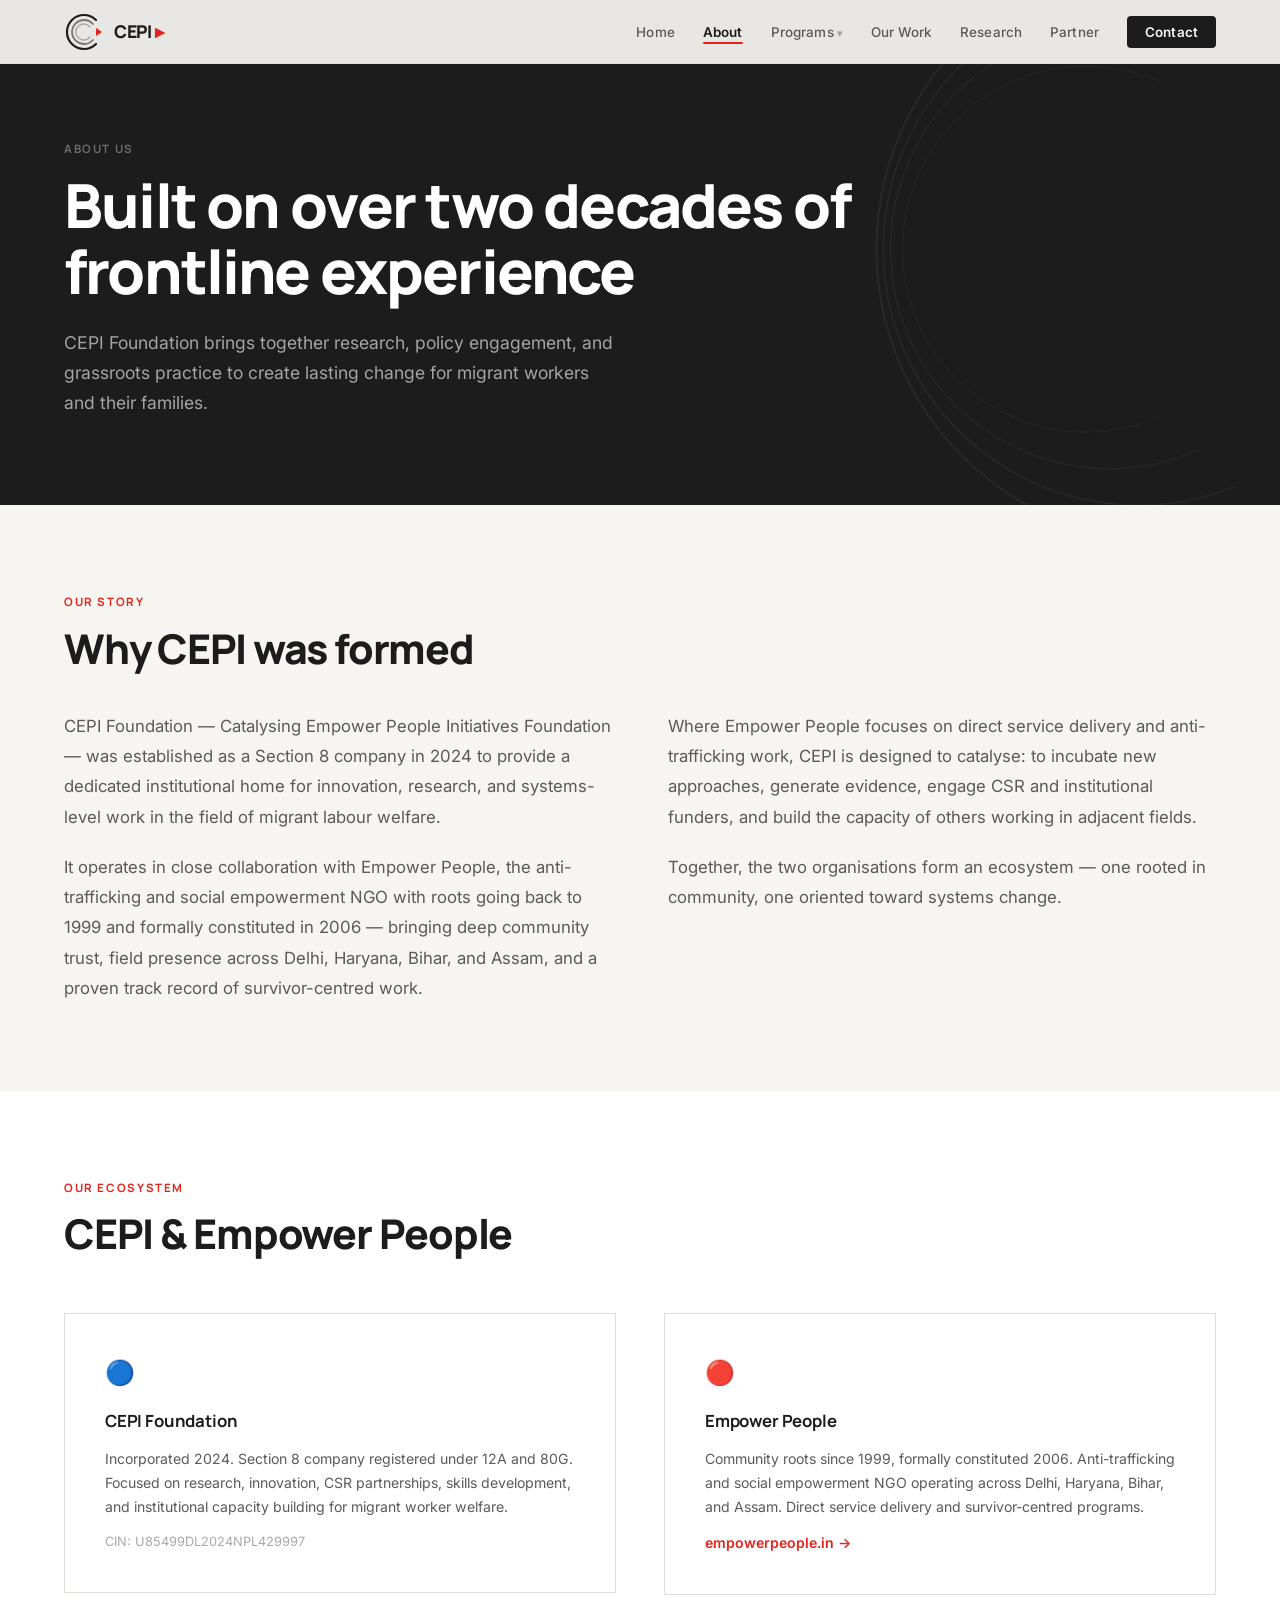
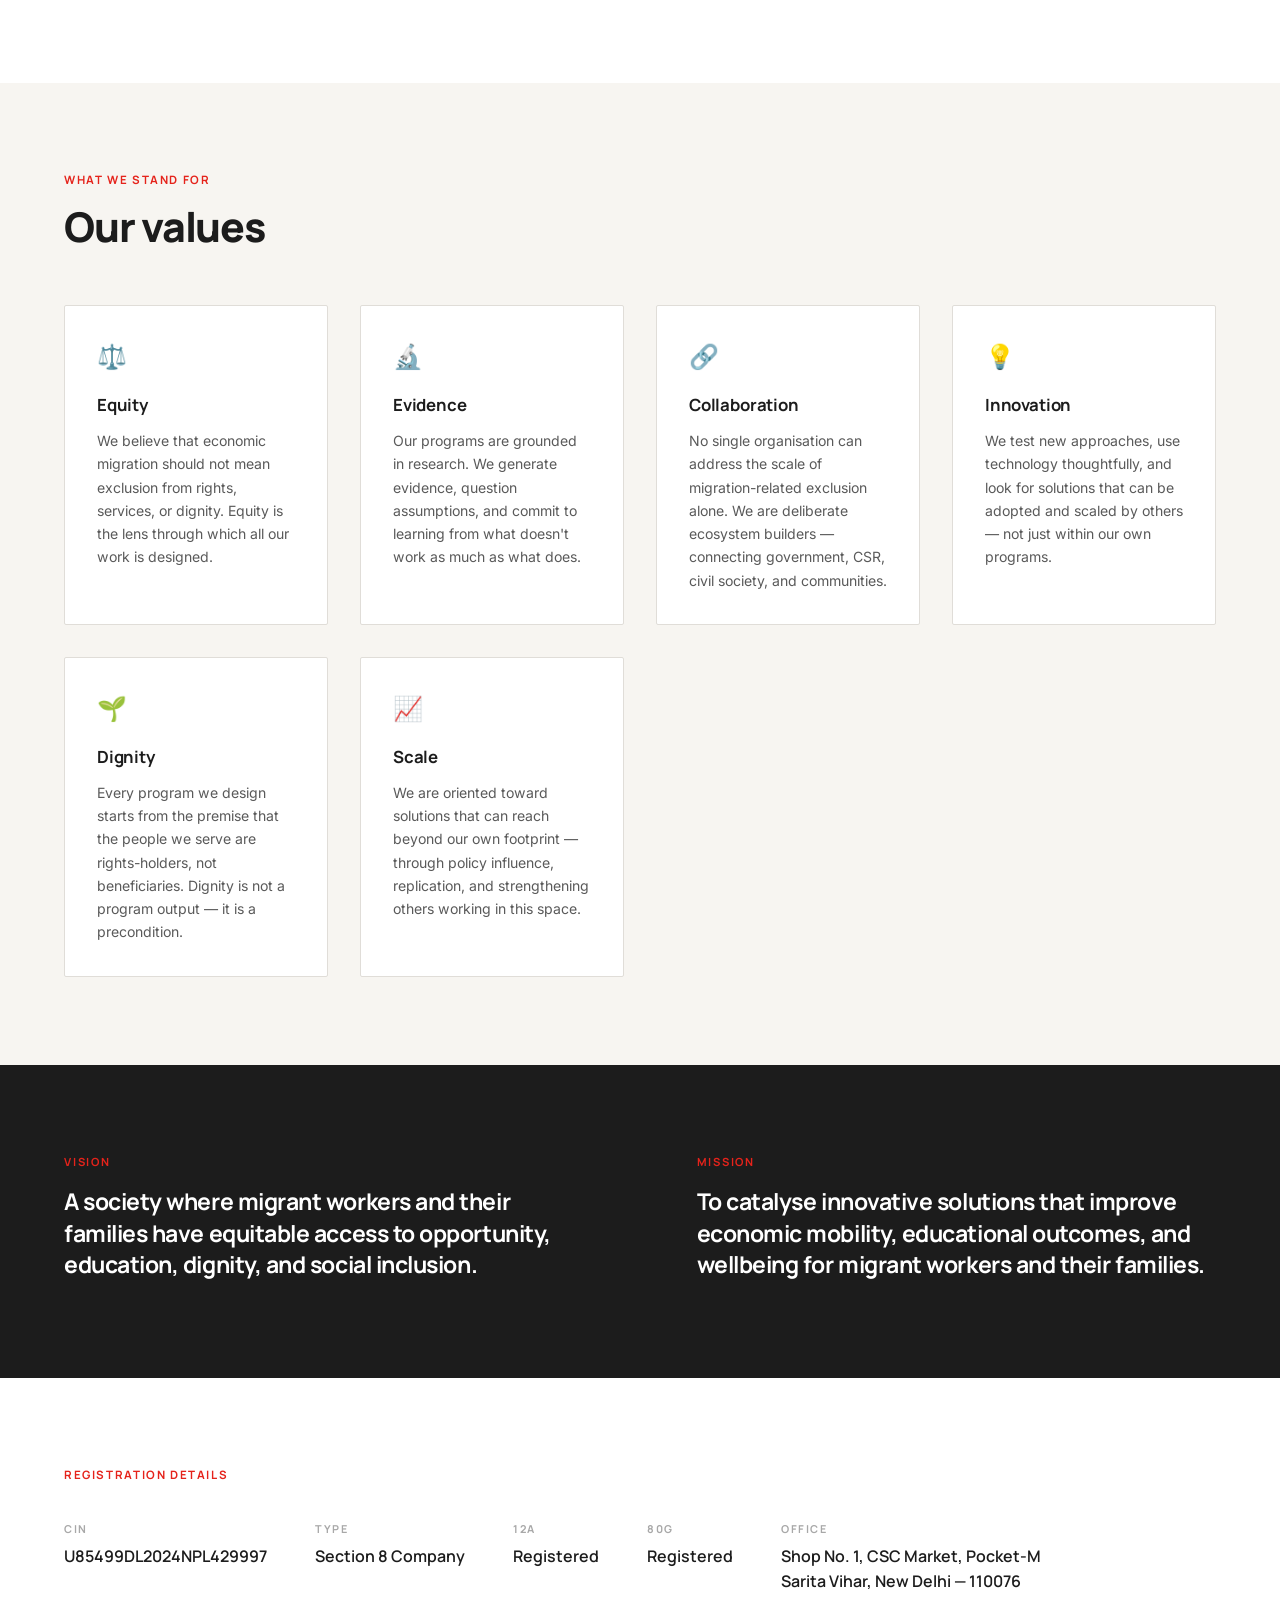
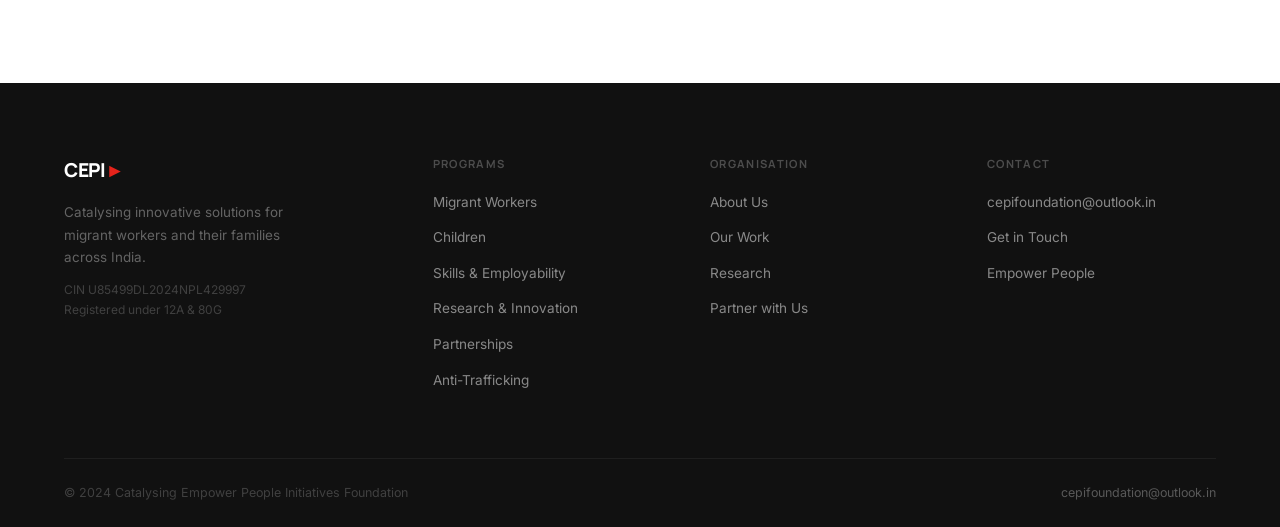
==== about.html @ 0a5226c0 "Add files via upload" ====
<!DOCTYPE html>
<html lang="en">
<head>
<meta charset="UTF-8">
<meta name="viewport" content="width=device-width, initial-scale=1.0">
<title>About Us — CEPI Foundation</title>
<link rel="stylesheet" href="style.css">
<style>
.value-grid { display: grid; grid-template-columns: repeat(auto-fill, minmax(260px,1fr)); gap: 32px; margin-top: 56px; }
.value-card { padding: 32px; border: 1px solid var(--border); border-radius: 2px; background: var(--white); }
.value-card h3 { margin-bottom: 10px; }
.value-card p { font-size: 0.88rem; color: var(--mid); line-height: 1.65; }
.value-icon { font-size: 1.5rem; margin-bottom: 16px; }
.team-note { background: var(--charcoal); padding: 56px; border-radius: 2px; margin-top: 64px; }
.team-note p { color: rgba(255,255,255,0.6); font-size: 1.05rem; line-height: 1.75; max-width: 640px; }
.team-note span { color: var(--red); }
.lineage { display: grid; grid-template-columns: 1fr 1fr; gap: 48px; margin-top: 56px; align-items: start; }
.lineage-block { padding: 40px; background: var(--white); border: 1px solid var(--border); }
.lineage-block h3 { margin-bottom: 12px; }
.lineage-block p { font-size: 0.88rem; color: var(--mid); line-height: 1.7; }
.lineage-block a { color: var(--red); text-decoration: none; font-weight: 600; }
@media(max-width:768px){ .lineage{grid-template-columns:1fr;} .team-note{padding:36px;} }
</style>
</head>
<body>

<!-- HERO -->
<div class="page-hero">
  <div class="arc-bg" aria-hidden="true">
    <svg viewBox="0 0 700 700" fill="none"><path d="M620 50 A320 320 0 1 0 620 650" stroke="white" stroke-width="2"/><path d="M580 90 A280 280 0 1 0 580 610" stroke="white" stroke-width="1.6"/><path d="M540 130 A240 240 0 1 0 540 570" stroke="white" stroke-width="1.2"/><path d="M500 168 A200 200 0 1 0 500 532" stroke="white" stroke-width="1"/></svg>
  </div>
  <div class="section-label">About Us</div>
  <h1>Built on over two decades of<br>frontline experience</h1>
  <p class="hero-sub">CEPI Foundation brings together research, policy engagement, and grassroots practice to create lasting change for migrant workers and their families.</p>
</div>

<!-- WHO WE ARE -->
<section>
  <div class="section-label">Our Story</div>
  <h2>Why CEPI was formed</h2>
  <div style="display:grid;grid-template-columns:1fr 1fr;gap:56px;margin-top:40px;align-items:start;">
    <div>
      <p style="font-size:1.05rem;line-height:1.8;color:var(--mid);">CEPI Foundation — Catalysing Empower People Initiatives Foundation — was established as a Section 8 company in 2024 to provide a dedicated institutional home for innovation, research, and systems-level work in the field of migrant labour welfare.</p>
      <p style="font-size:1.05rem;line-height:1.8;color:var(--mid);margin-top:20px;">It operates in close collaboration with Empower People, the anti-trafficking and social empowerment NGO with roots going back to 1999 and formally constituted in 2006 — bringing deep community trust, field presence across Delhi, Haryana, Bihar, and Assam, and a proven track record of survivor-centred work.</p>
    </div>
    <div>
      <p style="font-size:1.05rem;line-height:1.8;color:var(--mid);">Where Empower People focuses on direct service delivery and anti-trafficking work, CEPI is designed to catalyse: to incubate new approaches, generate evidence, engage CSR and institutional funders, and build the capacity of others working in adjacent fields.</p>
      <p style="font-size:1.05rem;line-height:1.8;color:var(--mid);margin-top:20px;">Together, the two organisations form an ecosystem — one rooted in community, one oriented toward systems change.</p>
    </div>
  </div>
</section>

<!-- LINEAGE -->
<section class="white-section">
  <div class="section-label">Our Ecosystem</div>
  <h2>CEPI &amp; Empower People</h2>
  <div class="lineage fade-up">
    <div class="lineage-block">
      <div style="font-size:1.5rem;margin-bottom:16px;">🔵</div>
      <h3>CEPI Foundation</h3>
      <p>Incorporated 2024. Section 8 company registered under 12A and 80G. Focused on research, innovation, CSR partnerships, skills development, and institutional capacity building for migrant worker welfare.</p>
      <p style="margin-top:12px; font-size:0.8rem; color:var(--light);">CIN: U85499DL2024NPL429997</p>
    </div>
    <div class="lineage-block">
      <div style="font-size:1.5rem;margin-bottom:16px;">🔴</div>
      <h3>Empower People</h3>
      <p>Community roots since 1999, formally constituted 2006. Anti-trafficking and social empowerment NGO operating across Delhi, Haryana, Bihar, and Assam. Direct service delivery and survivor-centred programs.</p>
      <p style="margin-top:12px;"><a href="http://www.empowerpeople.in" target="_blank">empowerpeople.in →</a></p>
    </div>
  </div>
</section>

<!-- VALUES -->
<section>
  <div class="section-label">What We Stand For</div>
  <h2>Our values</h2>
  <div class="value-grid fade-up">
    <div class="value-card"><div class="value-icon">⚖️</div><h3>Equity</h3><p>We believe that economic migration should not mean exclusion from rights, services, or dignity. Equity is the lens through which all our work is designed.</p></div>
    <div class="value-card"><div class="value-icon">🔬</div><h3>Evidence</h3><p>Our programs are grounded in research. We generate evidence, question assumptions, and commit to learning from what doesn't work as much as what does.</p></div>
    <div class="value-card"><div class="value-icon">🔗</div><h3>Collaboration</h3><p>No single organisation can address the scale of migration-related exclusion alone. We are deliberate ecosystem builders — connecting government, CSR, civil society, and communities.</p></div>
    <div class="value-card"><div class="value-icon">💡</div><h3>Innovation</h3><p>We test new approaches, use technology thoughtfully, and look for solutions that can be adopted and scaled by others — not just within our own programs.</p></div>
    <div class="value-card"><div class="value-icon">🌱</div><h3>Dignity</h3><p>Every program we design starts from the premise that the people we serve are rights-holders, not beneficiaries. Dignity is not a program output — it is a precondition.</p></div>
    <div class="value-card"><div class="value-icon">📈</div><h3>Scale</h3><p>We are oriented toward solutions that can reach beyond our own footprint — through policy influence, replication, and strengthening others working in this space.</p></div>
  </div>
</section>

<!-- VM -->
<section class="dark-section">
  <div class="vm-grid" style="display:grid;grid-template-columns:1fr 1px 1fr;gap:0 56px;margin-top:0;align-items:start;">
    <div>
      <div class="vm-tag" style="font-family:'Manrope',sans-serif;font-size:0.7rem;font-weight:700;letter-spacing:0.16em;text-transform:uppercase;color:var(--red);margin-bottom:16px;">Vision</div>
      <h3 style="font-family:'Manrope',sans-serif;font-size:clamp(1.1rem,1.8vw,1.45rem);font-weight:700;line-height:1.35;letter-spacing:-0.02em;color:var(--white);">A society where migrant workers and their families have equitable access to opportunity, education, dignity, and social inclusion.</h3>
    </div>
    <div style="background:rgba(255,255,255,0.1)"></div>
    <div>
      <div class="vm-tag" style="font-family:'Manrope',sans-serif;font-size:0.7rem;font-weight:700;letter-spacing:0.16em;text-transform:uppercase;color:var(--red);margin-bottom:16px;">Mission</div>
      <h3 style="font-family:'Manrope',sans-serif;font-size:clamp(1.1rem,1.8vw,1.45rem);font-weight:700;line-height:1.35;letter-spacing:-0.02em;color:var(--white);">To catalyse innovative solutions that improve economic mobility, educational outcomes, and wellbeing for migrant workers and their families.</h3>
    </div>
  </div>
</section>

<!-- REG -->
<section class="white-section">
  <div class="section-label">Registration Details</div>
  <div style="display:flex;gap:48px;flex-wrap:wrap;margin-top:36px;">
    <div><p style="font-size:0.68rem;font-weight:700;letter-spacing:0.14em;text-transform:uppercase;color:var(--light);margin-bottom:6px;font-family:'Manrope',sans-serif;">CIN</p><p style="font-family:'Manrope',sans-serif;font-weight:600;">U85499DL2024NPL429997</p></div>
    <div><p style="font-size:0.68rem;font-weight:700;letter-spacing:0.14em;text-transform:uppercase;color:var(--light);margin-bottom:6px;font-family:'Manrope',sans-serif;">Type</p><p style="font-family:'Manrope',sans-serif;font-weight:600;">Section 8 Company</p></div>
    <div><p style="font-size:0.68rem;font-weight:700;letter-spacing:0.14em;text-transform:uppercase;color:var(--light);margin-bottom:6px;font-family:'Manrope',sans-serif;">12A</p><p style="font-family:'Manrope',sans-serif;font-weight:600;">Registered</p></div>
    <div><p style="font-size:0.68rem;font-weight:700;letter-spacing:0.14em;text-transform:uppercase;color:var(--light);margin-bottom:6px;font-family:'Manrope',sans-serif;">80G</p><p style="font-family:'Manrope',sans-serif;font-weight:600;">Registered</p></div>
    <div><p style="font-size:0.68rem;font-weight:700;letter-spacing:0.14em;text-transform:uppercase;color:var(--light);margin-bottom:6px;font-family:'Manrope',sans-serif;">Office</p><p style="font-family:'Manrope',sans-serif;font-weight:600;">Shop No. 1, CSC Market, Pocket-M<br>Sarita Vihar, New Delhi — 110076</p></div>
  </div>
</section>

<script src="components.js"></script>
<script>renderNav('about'); renderFooter();</script>
</body>
</html>
---- style.css ----
/* =============================================
   CEPI FOUNDATION — Global Stylesheet
   ============================================= */

@import url('https://fonts.googleapis.com/css2?family=Manrope:wght@300;400;600;700;800&family=Inter:wght@300;400;500&display=swap');

*, *::before, *::after { box-sizing: border-box; margin: 0; padding: 0; }

:root {
  --cream: #F7F5F1;
  --charcoal: #1C1C1C;
  --mid: #5A5A5A;
  --light: #A8A8A8;
  --red: #E5231B;
  --border: #E0DDD8;
  --white: #FFFFFF;
  --dark-bg: #141414;
}

html { scroll-behavior: smooth; }

body {
  font-family: 'Inter', sans-serif;
  background: var(--cream);
  color: var(--charcoal);
  font-size: 16px;
  line-height: 1.6;
  -webkit-font-smoothing: antialiased;
}

/* ── NAV ─────────────────────────────────── */
nav {
  position: fixed; top: 0; left: 0; right: 0; z-index: 200;
  background: rgba(247,245,241,0.94);
  backdrop-filter: blur(14px);
  border-bottom: 1px solid var(--border);
  padding: 0 5vw;
  display: flex; align-items: center; justify-content: space-between;
  height: 64px;
}

.nav-logo {
  display: flex; align-items: center; gap: 10px;
  text-decoration: none; color: var(--charcoal);
}

.nav-brand {
  font-family: 'Manrope', sans-serif;
  font-weight: 800; font-size: 1.1rem;
  letter-spacing: -0.02em;
}

.nav-brand span { color: var(--red); }

.nav-links {
  display: flex; gap: 28px; list-style: none; align-items: center;
}

.nav-links a {
  font-size: 0.84rem; font-weight: 500;
  color: var(--mid); text-decoration: none;
  letter-spacing: 0.01em;
  transition: color 0.2s;
  position: relative;
}

.nav-links a:hover { color: var(--charcoal); }

.nav-links a.active { color: var(--charcoal); font-weight: 600; }

.nav-links a.active::after {
  content: '';
  position: absolute; bottom: -4px; left: 0; right: 0;
  height: 2px; background: var(--red); border-radius: 2px;
}

.nav-dropdown { position: relative; }

.nav-dropdown > a::after {
  content: ' ▾'; font-size: 0.7rem; opacity: 0.5;
}

.dropdown-menu {
  display: none;
  position: absolute; top: 100%; left: -16px;
  background: var(--white);
  border: 1px solid var(--border);
  border-radius: 6px;
  padding: 8px 0;
  min-width: 220px;
  box-shadow: 0 8px 24px rgba(0,0,0,0.08);
  margin-top: 10px;
}

.nav-dropdown:hover .dropdown-menu { display: block; }

.dropdown-menu a {
  display: block; padding: 10px 20px;
  font-size: 0.83rem; color: var(--mid);
  text-decoration: none;
  transition: background 0.15s, color 0.15s;
}

.dropdown-menu a:hover { background: var(--cream); color: var(--charcoal); }

.nav-cta {
  background: var(--charcoal) !important;
  color: var(--cream) !important;
  padding: 8px 18px; border-radius: 4px;
  font-weight: 600 !important;
  transition: background 0.2s !important;
}

.nav-cta:hover { background: var(--red) !important; color: var(--white) !important; }
.nav-cta.active::after { display: none; }

/* ── BUTTONS ─────────────────────────────── */
.btn-primary {
  display: inline-flex; align-items: center; gap: 10px;
  background: var(--red); color: var(--white);
  font-family: 'Manrope', sans-serif;
  font-weight: 700; font-size: 0.88rem;
  letter-spacing: 0.01em;
  padding: 13px 26px; border-radius: 4px;
  text-decoration: none;
  transition: background 0.2s, transform 0.15s;
}
.btn-primary:hover { background: #c01a13; transform: translateY(-1px); }

.btn-ghost {
  display: inline-flex; align-items: center; gap: 8px;
  color: var(--charcoal);
  font-family: 'Manrope', sans-serif;
  font-weight: 600; font-size: 0.88rem;
  text-decoration: none;
  border-bottom: 2px solid var(--charcoal);
  padding-bottom: 2px;
  transition: color 0.2s, border-color 0.2s;
  margin-left: 24px;
}
.btn-ghost:hover { color: var(--red); border-color: var(--red); }

.btn-light {
  display: inline-flex; align-items: center; gap: 10px;
  background: var(--white); color: var(--charcoal);
  font-family: 'Manrope', sans-serif;
  font-weight: 700; font-size: 0.88rem;
  padding: 13px 26px; border-radius: 4px;
  text-decoration: none;
  transition: background 0.2s, color 0.2s;
}
.btn-light:hover { background: var(--red); color: var(--white); }

/* ── TYPOGRAPHY ──────────────────────────── */
h1 {
  font-family: 'Manrope', sans-serif;
  font-size: clamp(2.4rem, 5vw, 3.8rem);
  font-weight: 800; line-height: 1.08;
  letter-spacing: -0.03em; color: var(--charcoal);
  margin-bottom: 24px;
}

h2 {
  font-family: 'Manrope', sans-serif;
  font-size: clamp(1.8rem, 3.2vw, 2.6rem);
  font-weight: 800; letter-spacing: -0.03em;
  line-height: 1.1; color: var(--charcoal);
  margin-bottom: 20px;
}

h3 {
  font-family: 'Manrope', sans-serif;
  font-size: 1.05rem; font-weight: 700;
  letter-spacing: -0.01em; margin-bottom: 10px;
  color: var(--charcoal);
}

.eyebrow {
  font-family: 'Manrope', sans-serif;
  font-size: 0.72rem; font-weight: 700;
  letter-spacing: 0.14em; text-transform: uppercase;
  color: var(--red);
  display: flex; align-items: center; gap: 10px;
  margin-bottom: 20px;
}

.eyebrow::before {
  content: '';
  display: inline-block; width: 20px; height: 2px;
  background: var(--red);
}

.section-label {
  font-family: 'Manrope', sans-serif;
  font-size: 0.72rem; font-weight: 700;
  letter-spacing: 0.14em; text-transform: uppercase;
  color: var(--red); margin-bottom: 14px;
}

.section-intro {
  font-size: 1.05rem; color: var(--mid);
  max-width: 560px; line-height: 1.75;
}

/* ── LAYOUT ──────────────────────────────── */
section { padding: 88px 5vw; }

.page-hero {
  padding: 140px 5vw 88px;
  background: var(--charcoal);
  color: var(--white);
  position: relative; overflow: hidden;
}

.page-hero h1 { color: var(--white); }
.page-hero .section-label { color: rgba(255,255,255,0.35); }
.page-hero .hero-sub {
  font-size: 1.1rem; line-height: 1.7;
  color: rgba(255,255,255,0.6);
  max-width: 560px; margin-top: 16px;
}

.page-hero .arc-bg {
  position: absolute; right: -5vw; top: 50%;
  transform: translateY(-50%);
  width: 55vw; max-width: 640px;
  opacity: 0.05; pointer-events: none;
}

/* ── DARK SECTION ────────────────────────── */
.dark-section {
  background: var(--charcoal); color: var(--white);
}

.dark-section h2 { color: var(--white); }
.dark-section .section-label { color: rgba(255,255,255,0.3); }
.dark-section .section-intro { color: rgba(255,255,255,0.55); }

/* ── WHITE SECTION ───────────────────────── */
.white-section { background: var(--white); }

/* ── TAGS ────────────────────────────────── */
.tag {
  font-size: 0.72rem; font-weight: 500;
  letter-spacing: 0.03em;
  padding: 4px 10px; border-radius: 2px;
  background: var(--border); color: var(--mid);
}
.tag-red { background: #FAE8E7; color: var(--red); }

/* ── DIVIDER ─────────────────────────────── */
hr.rule {
  border: none; border-top: 1px solid var(--border);
  margin: 0;
}

/* ── FOOTER ──────────────────────────────── */
footer {
  background: #111;
  padding: 0 5vw;
}

.footer-top {
  display: grid;
  grid-template-columns: 1.4fr 1fr 1fr 1fr;
  gap: 48px; padding: 72px 0 56px;
  border-bottom: 1px solid rgba(255,255,255,0.06);
}

.footer-brand .nav-brand { color: var(--white); font-size: 1.2rem; }
.footer-brand p {
  font-size: 0.84rem; color: rgba(255,255,255,0.35);
  margin-top: 16px; max-width: 240px; line-height: 1.65;
}

.footer-col h4 {
  font-family: 'Manrope', sans-serif;
  font-size: 0.7rem; font-weight: 700;
  letter-spacing: 0.12em; text-transform: uppercase;
  color: rgba(255,255,255,0.25); margin-bottom: 16px;
}

.footer-col ul { list-style: none; }
.footer-col ul li { margin-bottom: 10px; }
.footer-col ul a {
  font-size: 0.85rem; color: rgba(255,255,255,0.5);
  text-decoration: none; transition: color 0.2s;
}
.footer-col ul a:hover { color: var(--red); }

.footer-bottom {
  display: flex; align-items: center; justify-content: space-between;
  padding: 24px 0; flex-wrap: wrap; gap: 12px;
}
.footer-bottom p { font-size: 0.78rem; color: rgba(255,255,255,0.2); }
.footer-bottom a { color: rgba(255,255,255,0.3); text-decoration: none; }
.footer-bottom a:hover { color: var(--red); }

/* ── ANIMATIONS ──────────────────────────── */
.fade-up {
  opacity: 0; transform: translateY(20px);
  transition: opacity 0.55s ease, transform 0.55s ease;
}
.fade-up.visible { opacity: 1; transform: none; }

/* ── MOBILE ──────────────────────────────── */
@media (max-width: 768px) {
  nav { padding: 0 4vw; }
  .nav-links { display: none; }
  section { padding: 64px 4vw; }
  .page-hero { padding: 110px 4vw 64px; }
  .footer-top { grid-template-columns: 1fr 1fr; gap: 36px; }
  .footer-brand { grid-column: 1 / -1; }
}

@media (max-width: 480px) {
  .footer-top { grid-template-columns: 1fr; }
}

/* ── HAMBURGER (mobile) ──────────────────────*/
.nav-hamburger {
  display: none;
  flex-direction: column; justify-content: center; gap: 5px;
  width: 36px; height: 36px;
  background: none; border: none; cursor: pointer; padding: 4px;
}

.nav-hamburger span {
  display: block; height: 2px; background: var(--charcoal);
  border-radius: 2px;
  transition: transform 0.25s, opacity 0.25s;
}

.nav-hamburger.open span:nth-child(1) { transform: translateY(7px) rotate(45deg); }
.nav-hamburger.open span:nth-child(2) { opacity: 0; }
.nav-hamburger.open span:nth-child(3) { transform: translateY(-7px) rotate(-45deg); }

/* ── MOBILE NAV DRAWER ───────────────────────*/
.mobile-nav {
  display: none;
  position: fixed; top: 64px; left: 0; right: 0; z-index: 190;
  background: var(--white);
  border-bottom: 1px solid var(--border);
  padding: 16px 5vw 24px;
  box-shadow: 0 8px 24px rgba(0,0,0,0.08);
  transform: translateY(-8px);
  opacity: 0;
  pointer-events: none;
  transition: transform 0.25s ease, opacity 0.25s ease;
}

.mobile-nav.open {
  transform: translateY(0);
  opacity: 1;
  pointer-events: all;
}

.mobile-nav a {
  display: block;
  padding: 11px 0;
  font-family: 'Manrope', sans-serif;
  font-size: 0.95rem; font-weight: 600;
  color: var(--charcoal); text-decoration: none;
  border-bottom: 1px solid var(--border);
  transition: color 0.2s;
}

.mobile-nav a:hover { color: var(--red); }
.mobile-nav a:last-child { border-bottom: none; }

.mobile-sub a {
  font-size: 0.82rem; font-weight: 500;
  color: var(--mid); padding: 8px 0 8px 12px;
}

.mobile-cta {
  margin-top: 8px;
  background: var(--charcoal) !important;
  color: var(--white) !important;
  padding: 12px 20px !important;
  border-radius: 4px; text-align: center;
  border-bottom: none !important;
}

.mobile-cta:hover { background: var(--red) !important; }

@media (max-width: 768px) {
  .nav-hamburger { display: flex; }
  .mobile-nav { display: block; }
}
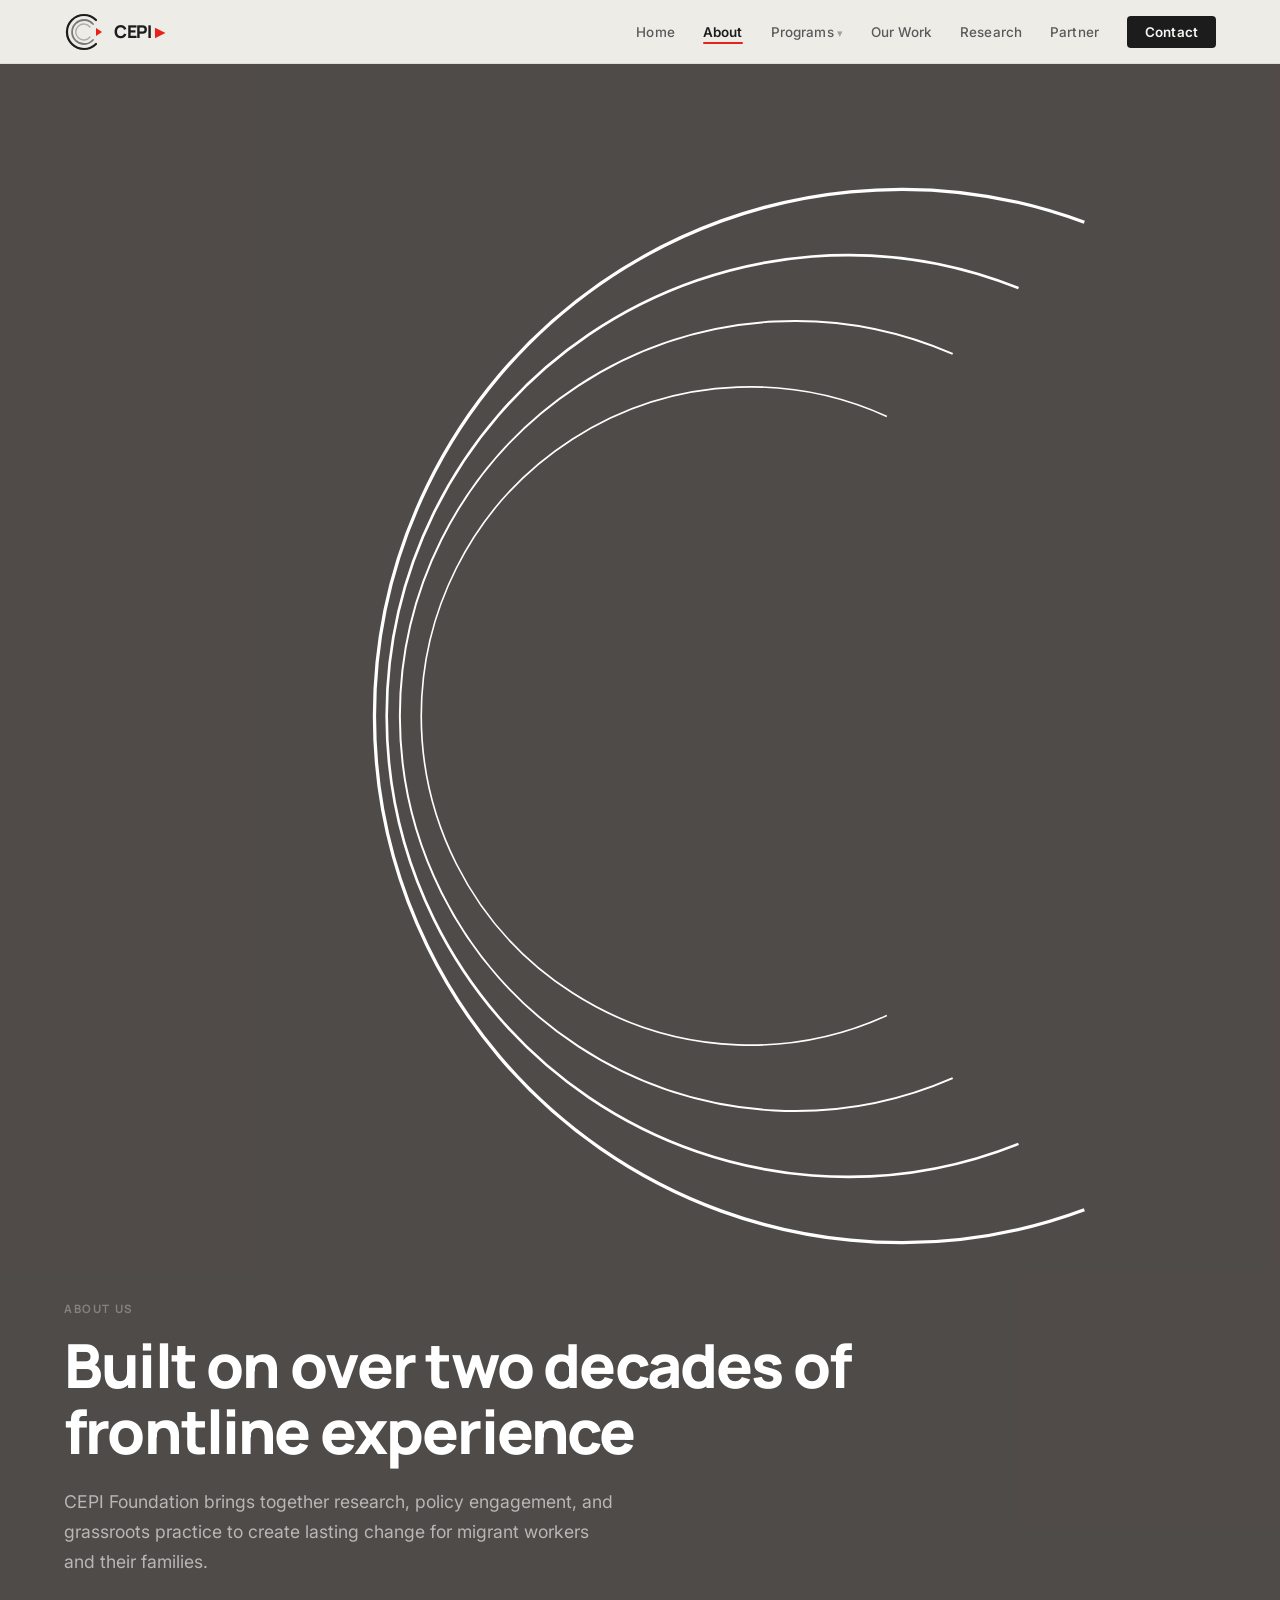
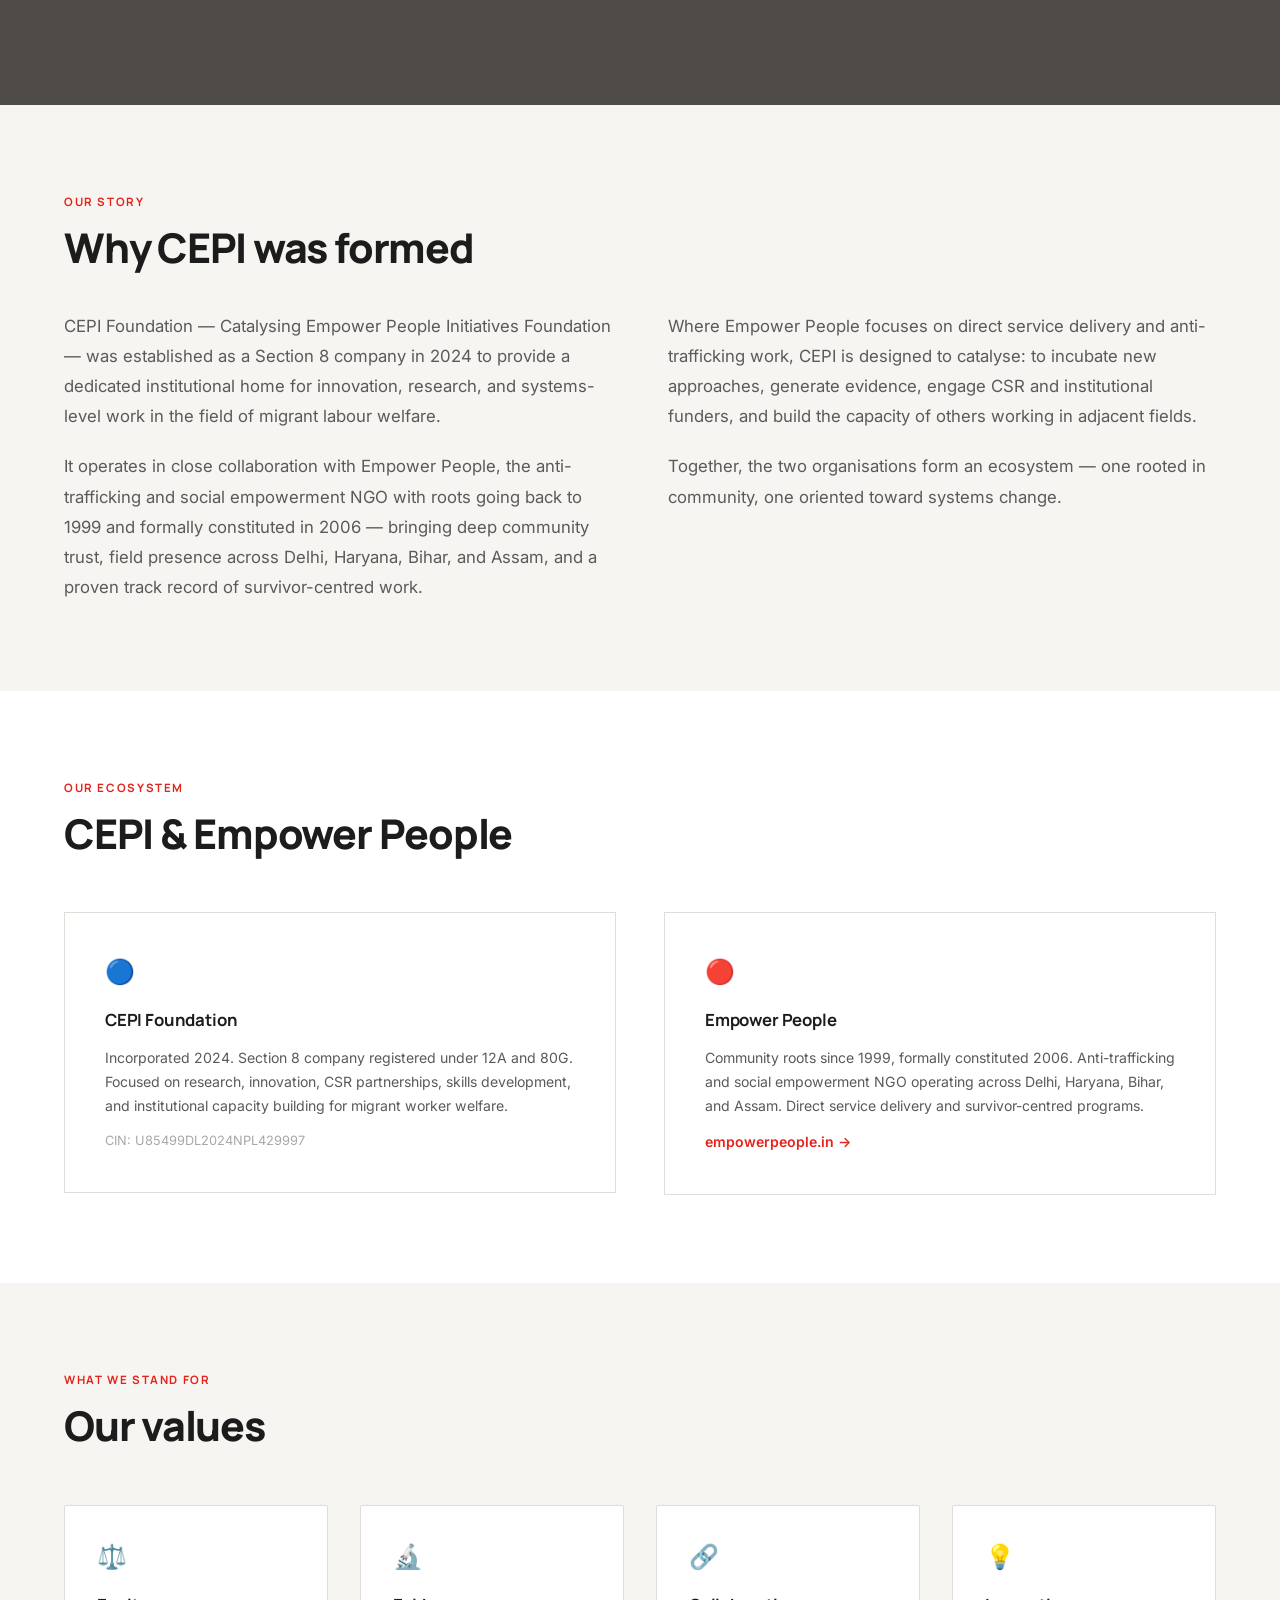
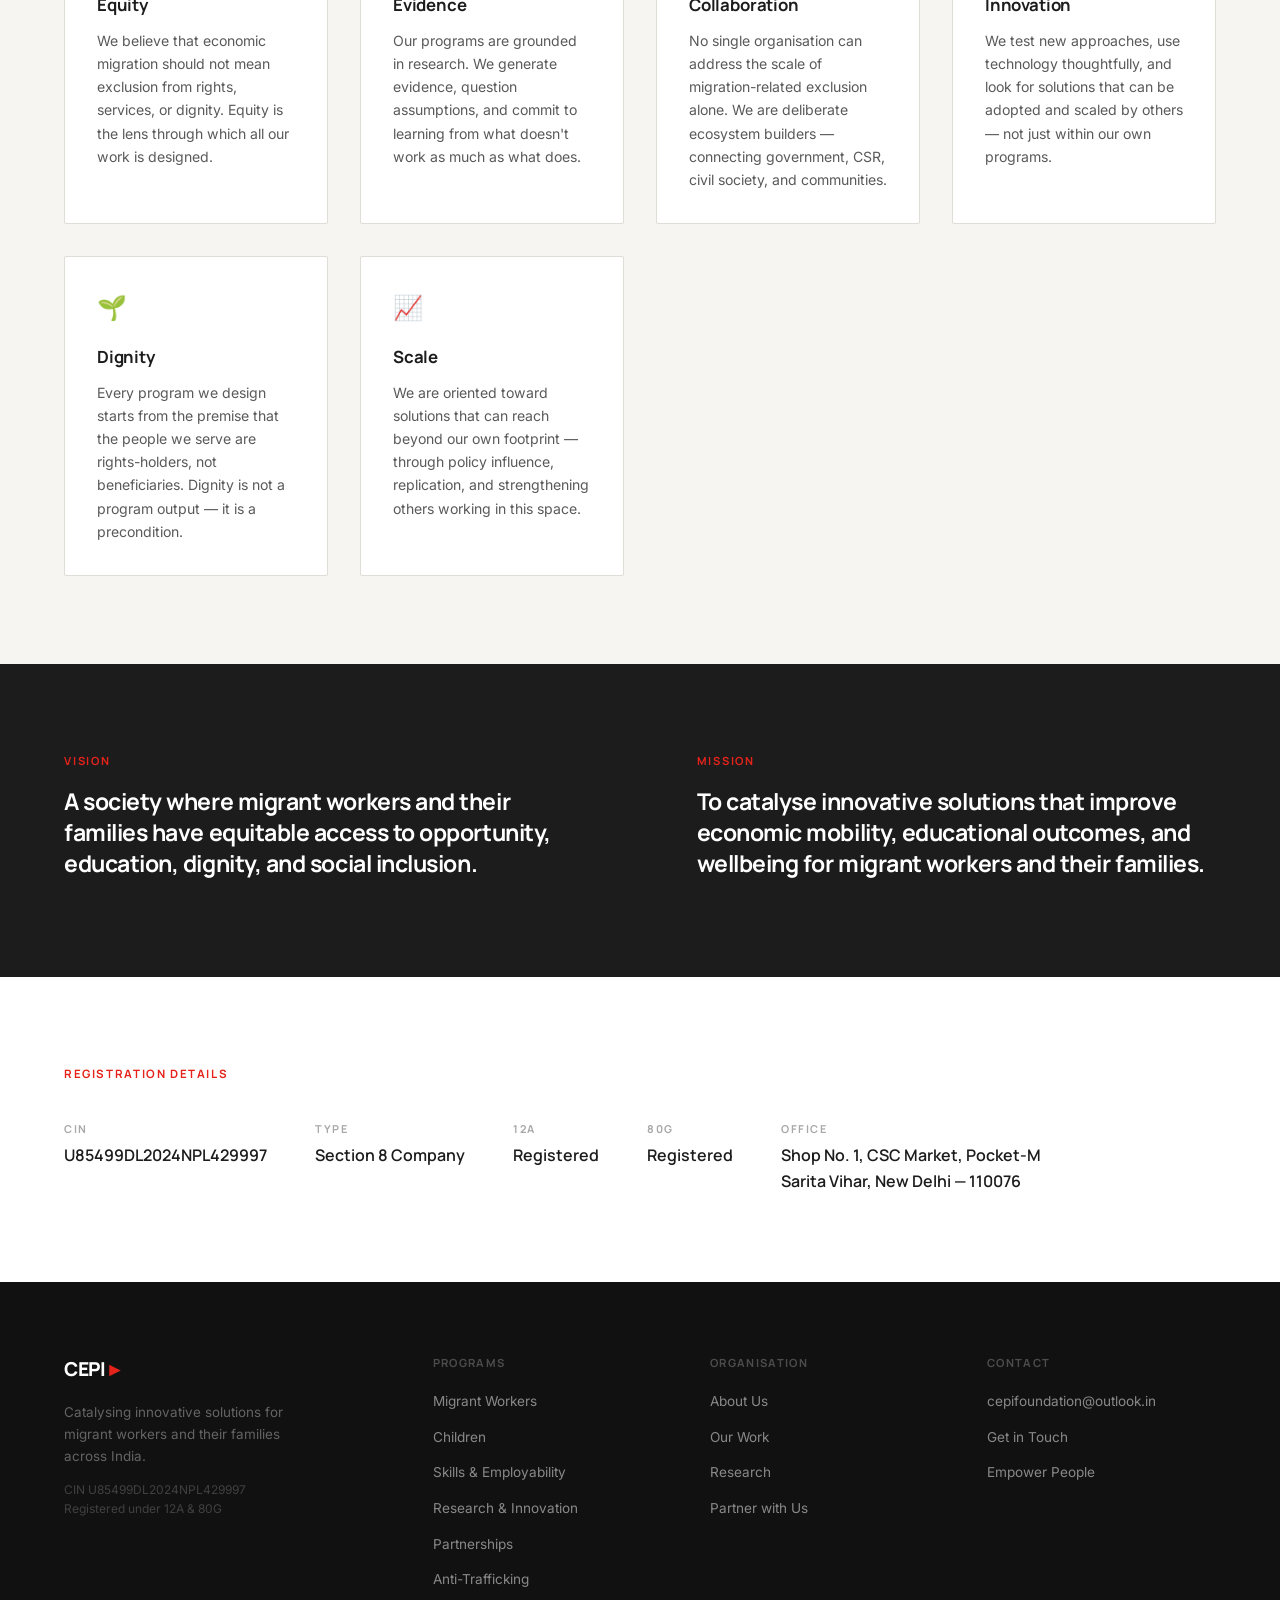
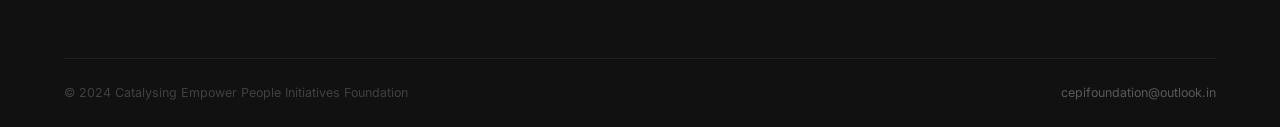
==== commit ba4f3b12: "Add files via upload" ====
--- a/about.html
+++ b/about.html
@@ -25,7 +25,7 @@
 <body>
 
 <!-- HERO -->
-<div class="page-hero">
+<div class="photo-page-hero" style="background-image:url('img/about.jpg')">
   <div class="arc-bg" aria-hidden="true">
     <svg viewBox="0 0 700 700" fill="none"><path d="M620 50 A320 320 0 1 0 620 650" stroke="white" stroke-width="2"/><path d="M580 90 A280 280 0 1 0 580 610" stroke="white" stroke-width="1.6"/><path d="M540 130 A240 240 0 1 0 540 570" stroke="white" stroke-width="1.2"/><path d="M500 168 A200 200 0 1 0 500 532" stroke="white" stroke-width="1"/></svg>
   </div>
--- a/style.css
+++ b/style.css
@@ -1,7 +1,3 @@
-/* =============================================
-   CEPI FOUNDATION — Global Stylesheet
-   ============================================= */
-
 @import url('https://fonts.googleapis.com/css2?family=Manrope:wght@300;400;600;700;800&family=Inter:wght@300;400;500&display=swap');
 
 *, *::before, *::after { box-sizing: border-box; margin: 0; padding: 0; }
@@ -14,11 +10,11 @@
   --red: #E5231B;
   --border: #E0DDD8;
   --white: #FFFFFF;
-  --dark-bg: #141414;
+  --overlay: rgba(20,15,10,0.62);
+  --overlay-light: rgba(20,15,10,0.42);
 }
 
 html { scroll-behavior: smooth; }
-
 body {
   font-family: 'Inter', sans-serif;
   background: var(--cream);
@@ -28,363 +24,181 @@
   -webkit-font-smoothing: antialiased;
 }
 
-/* ── NAV ─────────────────────────────────── */
+/* ── NAV ───────────────────────────────────── */
 nav {
   position: fixed; top: 0; left: 0; right: 0; z-index: 200;
-  background: rgba(247,245,241,0.94);
+  background: rgba(247,245,241,0.95);
   backdrop-filter: blur(14px);
   border-bottom: 1px solid var(--border);
   padding: 0 5vw;
   display: flex; align-items: center; justify-content: space-between;
   height: 64px;
 }
-
-.nav-logo {
-  display: flex; align-items: center; gap: 10px;
-  text-decoration: none; color: var(--charcoal);
-}
-
-.nav-brand {
-  font-family: 'Manrope', sans-serif;
-  font-weight: 800; font-size: 1.1rem;
-  letter-spacing: -0.02em;
-}
-
-.nav-brand span { color: var(--red); }
-
-.nav-links {
-  display: flex; gap: 28px; list-style: none; align-items: center;
-}
-
-.nav-links a {
-  font-size: 0.84rem; font-weight: 500;
-  color: var(--mid); text-decoration: none;
-  letter-spacing: 0.01em;
-  transition: color 0.2s;
-  position: relative;
-}
-
-.nav-links a:hover { color: var(--charcoal); }
-
-.nav-links a.active { color: var(--charcoal); font-weight: 600; }
-
-.nav-links a.active::after {
-  content: '';
-  position: absolute; bottom: -4px; left: 0; right: 0;
-  height: 2px; background: var(--red); border-radius: 2px;
-}
-
-.nav-dropdown { position: relative; }
-
-.nav-dropdown > a::after {
-  content: ' ▾'; font-size: 0.7rem; opacity: 0.5;
-}
-
-.dropdown-menu {
-  display: none;
-  position: absolute; top: 100%; left: -16px;
-  background: var(--white);
-  border: 1px solid var(--border);
-  border-radius: 6px;
-  padding: 8px 0;
-  min-width: 220px;
-  box-shadow: 0 8px 24px rgba(0,0,0,0.08);
-  margin-top: 10px;
-}
-
-.nav-dropdown:hover .dropdown-menu { display: block; }
-
-.dropdown-menu a {
-  display: block; padding: 10px 20px;
-  font-size: 0.83rem; color: var(--mid);
-  text-decoration: none;
-  transition: background 0.15s, color 0.15s;
-}
-
-.dropdown-menu a:hover { background: var(--cream); color: var(--charcoal); }
-
-.nav-cta {
-  background: var(--charcoal) !important;
-  color: var(--cream) !important;
-  padding: 8px 18px; border-radius: 4px;
-  font-weight: 600 !important;
-  transition: background 0.2s !important;
-}
-
-.nav-cta:hover { background: var(--red) !important; color: var(--white) !important; }
-.nav-cta.active::after { display: none; }
-
-/* ── BUTTONS ─────────────────────────────── */
-.btn-primary {
-  display: inline-flex; align-items: center; gap: 10px;
-  background: var(--red); color: var(--white);
-  font-family: 'Manrope', sans-serif;
-  font-weight: 700; font-size: 0.88rem;
-  letter-spacing: 0.01em;
-  padding: 13px 26px; border-radius: 4px;
-  text-decoration: none;
-  transition: background 0.2s, transform 0.15s;
-}
-.btn-primary:hover { background: #c01a13; transform: translateY(-1px); }
-
-.btn-ghost {
-  display: inline-flex; align-items: center; gap: 8px;
-  color: var(--charcoal);
-  font-family: 'Manrope', sans-serif;
-  font-weight: 600; font-size: 0.88rem;
-  text-decoration: none;
-  border-bottom: 2px solid var(--charcoal);
-  padding-bottom: 2px;
-  transition: color 0.2s, border-color 0.2s;
-  margin-left: 24px;
-}
-.btn-ghost:hover { color: var(--red); border-color: var(--red); }
-
-.btn-light {
-  display: inline-flex; align-items: center; gap: 10px;
-  background: var(--white); color: var(--charcoal);
-  font-family: 'Manrope', sans-serif;
-  font-weight: 700; font-size: 0.88rem;
-  padding: 13px 26px; border-radius: 4px;
-  text-decoration: none;
-  transition: background 0.2s, color 0.2s;
-}
-.btn-light:hover { background: var(--red); color: var(--white); }
-
-/* ── TYPOGRAPHY ──────────────────────────── */
-h1 {
-  font-family: 'Manrope', sans-serif;
-  font-size: clamp(2.4rem, 5vw, 3.8rem);
-  font-weight: 800; line-height: 1.08;
-  letter-spacing: -0.03em; color: var(--charcoal);
-  margin-bottom: 24px;
-}
-
-h2 {
-  font-family: 'Manrope', sans-serif;
-  font-size: clamp(1.8rem, 3.2vw, 2.6rem);
-  font-weight: 800; letter-spacing: -0.03em;
-  line-height: 1.1; color: var(--charcoal);
-  margin-bottom: 20px;
-}
-
-h3 {
-  font-family: 'Manrope', sans-serif;
-  font-size: 1.05rem; font-weight: 700;
-  letter-spacing: -0.01em; margin-bottom: 10px;
-  color: var(--charcoal);
-}
-
-.eyebrow {
-  font-family: 'Manrope', sans-serif;
-  font-size: 0.72rem; font-weight: 700;
-  letter-spacing: 0.14em; text-transform: uppercase;
-  color: var(--red);
-  display: flex; align-items: center; gap: 10px;
-  margin-bottom: 20px;
-}
-
-.eyebrow::before {
-  content: '';
-  display: inline-block; width: 20px; height: 2px;
-  background: var(--red);
-}
-
-.section-label {
-  font-family: 'Manrope', sans-serif;
-  font-size: 0.72rem; font-weight: 700;
-  letter-spacing: 0.14em; text-transform: uppercase;
-  color: var(--red); margin-bottom: 14px;
-}
-
-.section-intro {
-  font-size: 1.05rem; color: var(--mid);
-  max-width: 560px; line-height: 1.75;
-}
-
-/* ── LAYOUT ──────────────────────────────── */
-section { padding: 88px 5vw; }
-
+.nav-logo { display:flex; align-items:center; gap:10px; text-decoration:none; color:var(--charcoal); }
+.nav-brand { font-family:'Manrope',sans-serif; font-weight:800; font-size:1.1rem; letter-spacing:-0.02em; }
+.nav-brand span { color:var(--red); }
+.nav-links { display:flex; gap:28px; list-style:none; align-items:center; }
+.nav-links a { font-size:0.84rem; font-weight:500; color:var(--mid); text-decoration:none; letter-spacing:0.01em; transition:color 0.2s; position:relative; }
+.nav-links a:hover { color:var(--charcoal); }
+.nav-links a.active { color:var(--charcoal); font-weight:600; }
+.nav-links a.active::after { content:''; position:absolute; bottom:-4px; left:0; right:0; height:2px; background:var(--red); border-radius:2px; }
+.nav-dropdown { position:relative; }
+.nav-dropdown > a::after { content:' ▾'; font-size:0.7rem; opacity:0.5; }
+.nav-links a.active.nav-cta::after { display:none; }
+.dropdown-menu { display:none; position:absolute; top:calc(100% + 8px); left:-16px; background:var(--white); border:1px solid var(--border); border-radius:6px; padding:8px 0; min-width:220px; box-shadow:0 8px 24px rgba(0,0,0,0.08); }
+.nav-dropdown:hover .dropdown-menu { display:block; }
+.dropdown-menu a { display:block; padding:10px 20px; font-size:0.83rem; color:var(--mid); text-decoration:none; transition:background 0.15s,color 0.15s; }
+.dropdown-menu a::after { display:none !important; }
+.dropdown-menu a:hover { background:var(--cream); color:var(--charcoal); }
+.nav-cta { background:var(--charcoal) !important; color:var(--cream) !important; padding:8px 18px; border-radius:4px; font-weight:600 !important; transition:background 0.2s !important; }
+.nav-cta:hover { background:var(--red) !important; color:var(--white) !important; }
+
+/* ── HAMBURGER ─────────────────────────────── */
+.nav-hamburger { display:none; flex-direction:column; justify-content:center; gap:5px; width:36px; height:36px; background:none; border:none; cursor:pointer; padding:4px; }
+.nav-hamburger span { display:block; height:2px; background:var(--charcoal); border-radius:2px; transition:transform 0.25s,opacity 0.25s; }
+.nav-hamburger.open span:nth-child(1) { transform:translateY(7px) rotate(45deg); }
+.nav-hamburger.open span:nth-child(2) { opacity:0; }
+.nav-hamburger.open span:nth-child(3) { transform:translateY(-7px) rotate(-45deg); }
+
+/* ── MOBILE DRAWER ─────────────────────────── */
+.mobile-nav { display:none; position:fixed; top:64px; left:0; right:0; z-index:190; background:var(--white); border-bottom:1px solid var(--border); padding:16px 5vw 24px; box-shadow:0 8px 24px rgba(0,0,0,0.08); transform:translateY(-8px); opacity:0; pointer-events:none; transition:transform 0.25s ease,opacity 0.25s ease; }
+.mobile-nav.open { transform:translateY(0); opacity:1; pointer-events:all; }
+.mobile-nav a { display:block; padding:11px 0; font-family:'Manrope',sans-serif; font-size:0.95rem; font-weight:600; color:var(--charcoal); text-decoration:none; border-bottom:1px solid var(--border); transition:color 0.2s; }
+.mobile-nav a:hover { color:var(--red); }
+.mobile-nav a:last-child { border-bottom:none; }
+.mobile-sub a { font-size:0.82rem; font-weight:500; color:var(--mid); padding:8px 0 8px 12px; }
+.mobile-cta { margin-top:8px; background:var(--charcoal) !important; color:var(--white) !important; padding:12px 20px !important; border-radius:4px; text-align:center; border-bottom:none !important; }
+.mobile-cta:hover { background:var(--red) !important; }
+
+/* ── BUTTONS ───────────────────────────────── */
+.btn-primary { display:inline-flex; align-items:center; gap:10px; background:var(--red); color:var(--white); font-family:'Manrope',sans-serif; font-weight:700; font-size:0.88rem; padding:13px 26px; border-radius:4px; text-decoration:none; transition:background 0.2s,transform 0.15s; }
+.btn-primary:hover { background:#c01a13; transform:translateY(-1px); }
+.btn-ghost { display:inline-flex; align-items:center; gap:8px; color:var(--white); font-family:'Manrope',sans-serif; font-weight:600; font-size:0.88rem; text-decoration:none; border-bottom:2px solid rgba(255,255,255,0.4); padding-bottom:2px; transition:border-color 0.2s; margin-left:24px; }
+.btn-ghost:hover { border-color:var(--white); }
+.btn-ghost-dark { display:inline-flex; align-items:center; gap:8px; color:var(--charcoal); font-family:'Manrope',sans-serif; font-weight:600; font-size:0.88rem; text-decoration:none; border-bottom:2px solid var(--charcoal); padding-bottom:2px; transition:color 0.2s,border-color 0.2s; margin-left:24px; }
+.btn-ghost-dark:hover { color:var(--red); border-color:var(--red); }
+.btn-light { display:inline-flex; align-items:center; gap:10px; background:var(--white); color:var(--charcoal); font-family:'Manrope',sans-serif; font-weight:700; font-size:0.88rem; padding:13px 26px; border-radius:4px; text-decoration:none; transition:background 0.2s,color 0.2s; }
+.btn-light:hover { background:var(--red); color:var(--white); }
+
+/* ── TYPOGRAPHY ────────────────────────────── */
+h1 { font-family:'Manrope',sans-serif; font-size:clamp(2.4rem,5vw,3.8rem); font-weight:800; line-height:1.08; letter-spacing:-0.03em; color:var(--charcoal); margin-bottom:24px; }
+h2 { font-family:'Manrope',sans-serif; font-size:clamp(1.8rem,3.2vw,2.6rem); font-weight:800; letter-spacing:-0.03em; line-height:1.1; color:var(--charcoal); margin-bottom:20px; }
+h3 { font-family:'Manrope',sans-serif; font-size:1.05rem; font-weight:700; letter-spacing:-0.01em; margin-bottom:10px; color:var(--charcoal); }
+.eyebrow { font-family:'Manrope',sans-serif; font-size:0.72rem; font-weight:700; letter-spacing:0.14em; text-transform:uppercase; color:var(--red); display:flex; align-items:center; gap:10px; margin-bottom:20px; }
+.eyebrow::before { content:''; display:inline-block; width:20px; height:2px; background:var(--red); }
+.eyebrow-white { font-family:'Manrope',sans-serif; font-size:0.72rem; font-weight:700; letter-spacing:0.14em; text-transform:uppercase; color:rgba(255,255,255,0.5); display:flex; align-items:center; gap:10px; margin-bottom:20px; }
+.eyebrow-white::before { content:''; display:inline-block; width:20px; height:2px; background:var(--red); }
+.section-label { font-family:'Manrope',sans-serif; font-size:0.72rem; font-weight:700; letter-spacing:0.14em; text-transform:uppercase; color:var(--red); margin-bottom:14px; }
+.section-intro { font-size:1.05rem; color:var(--mid); max-width:560px; line-height:1.75; }
+
+/* ── LAYOUT ────────────────────────────────── */
+section { padding:88px 5vw; }
+.white-section { background:var(--white); }
+
+/* ── PHOTO HERO ─────────────────────────────── */
+.photo-hero {
+  min-height:100vh;
+  display:flex; align-items:center;
+  padding:100px 5vw 80px;
+  position:relative; overflow:hidden;
+  background-size:cover; background-position:center 30%;
+}
+.photo-hero::before {
+  content:''; position:absolute; inset:0;
+  background: linear-gradient(to right, rgba(15,10,8,0.78) 50%, rgba(15,10,8,0.3) 100%);
+}
+.hero-content { max-width:640px; position:relative; z-index:2; }
+.hero-content h1 { color:var(--white); }
+.hero-sub { font-size:1.1rem; line-height:1.75; color:rgba(255,255,255,0.7); max-width:520px; margin-bottom:40px; }
+.hero-stats { margin-top:64px; display:flex; gap:0; border-top:1px solid rgba(255,255,255,0.15); padding-top:36px; }
+.stat { flex:1; padding-right:36px; border-right:1px solid rgba(255,255,255,0.15); margin-right:36px; }
+.stat:last-child { border-right:none; margin-right:0; padding-right:0; }
+.stat-num { font-family:'Manrope',sans-serif; font-size:2rem; font-weight:800; letter-spacing:-0.03em; color:var(--white); }
+.stat-num sup { font-size:0.95rem; color:var(--red); }
+.stat-label { font-size:0.78rem; color:rgba(255,255,255,0.4); letter-spacing:0.04em; text-transform:uppercase; font-weight:500; margin-top:2px; }
+
+/* ── PHOTO SECTION (full-bleed with overlay) ── */
+.photo-section {
+  position:relative; overflow:hidden;
+  background-size:cover; background-position:center;
+  padding:88px 5vw;
+}
+.photo-section::before {
+  content:''; position:absolute; inset:0;
+  background:var(--overlay);
+}
+.photo-section > * { position:relative; z-index:2; }
+.photo-section h2 { color:var(--white); }
+.photo-section .section-label { color:rgba(255,255,255,0.3); }
+.photo-section .section-intro { color:rgba(255,255,255,0.6); }
+
+/* ── PAGE HERO ─────────────────────────────── */
 .page-hero {
-  padding: 140px 5vw 88px;
-  background: var(--charcoal);
-  color: var(--white);
-  position: relative; overflow: hidden;
-}
-
-.page-hero h1 { color: var(--white); }
-.page-hero .section-label { color: rgba(255,255,255,0.35); }
-.page-hero .hero-sub {
-  font-size: 1.1rem; line-height: 1.7;
-  color: rgba(255,255,255,0.6);
-  max-width: 560px; margin-top: 16px;
-}
-
-.page-hero .arc-bg {
-  position: absolute; right: -5vw; top: 50%;
-  transform: translateY(-50%);
-  width: 55vw; max-width: 640px;
-  opacity: 0.05; pointer-events: none;
-}
-
-/* ── DARK SECTION ────────────────────────── */
-.dark-section {
-  background: var(--charcoal); color: var(--white);
-}
-
-.dark-section h2 { color: var(--white); }
-.dark-section .section-label { color: rgba(255,255,255,0.3); }
-.dark-section .section-intro { color: rgba(255,255,255,0.55); }
-
-/* ── WHITE SECTION ───────────────────────── */
-.white-section { background: var(--white); }
-
-/* ── TAGS ────────────────────────────────── */
-.tag {
-  font-size: 0.72rem; font-weight: 500;
-  letter-spacing: 0.03em;
-  padding: 4px 10px; border-radius: 2px;
-  background: var(--border); color: var(--mid);
-}
-.tag-red { background: #FAE8E7; color: var(--red); }
-
-/* ── DIVIDER ─────────────────────────────── */
-hr.rule {
-  border: none; border-top: 1px solid var(--border);
-  margin: 0;
-}
-
-/* ── FOOTER ──────────────────────────────── */
-footer {
-  background: #111;
-  padding: 0 5vw;
-}
-
-.footer-top {
-  display: grid;
-  grid-template-columns: 1.4fr 1fr 1fr 1fr;
-  gap: 48px; padding: 72px 0 56px;
-  border-bottom: 1px solid rgba(255,255,255,0.06);
-}
-
-.footer-brand .nav-brand { color: var(--white); font-size: 1.2rem; }
-.footer-brand p {
-  font-size: 0.84rem; color: rgba(255,255,255,0.35);
-  margin-top: 16px; max-width: 240px; line-height: 1.65;
-}
-
-.footer-col h4 {
-  font-family: 'Manrope', sans-serif;
-  font-size: 0.7rem; font-weight: 700;
-  letter-spacing: 0.12em; text-transform: uppercase;
-  color: rgba(255,255,255,0.25); margin-bottom: 16px;
-}
-
-.footer-col ul { list-style: none; }
-.footer-col ul li { margin-bottom: 10px; }
-.footer-col ul a {
-  font-size: 0.85rem; color: rgba(255,255,255,0.5);
-  text-decoration: none; transition: color 0.2s;
-}
-.footer-col ul a:hover { color: var(--red); }
-
-.footer-bottom {
-  display: flex; align-items: center; justify-content: space-between;
-  padding: 24px 0; flex-wrap: wrap; gap: 12px;
-}
-.footer-bottom p { font-size: 0.78rem; color: rgba(255,255,255,0.2); }
-.footer-bottom a { color: rgba(255,255,255,0.3); text-decoration: none; }
-.footer-bottom a:hover { color: var(--red); }
-
-/* ── ANIMATIONS ──────────────────────────── */
-.fade-up {
-  opacity: 0; transform: translateY(20px);
-  transition: opacity 0.55s ease, transform 0.55s ease;
-}
-.fade-up.visible { opacity: 1; transform: none; }
-
-/* ── MOBILE ──────────────────────────────── */
-@media (max-width: 768px) {
-  nav { padding: 0 4vw; }
-  .nav-links { display: none; }
-  section { padding: 64px 4vw; }
-  .page-hero { padding: 110px 4vw 64px; }
-  .footer-top { grid-template-columns: 1fr 1fr; gap: 36px; }
-  .footer-brand { grid-column: 1 / -1; }
-}
-
-@media (max-width: 480px) {
-  .footer-top { grid-template-columns: 1fr; }
-}
-
-/* ── HAMBURGER (mobile) ──────────────────────*/
-.nav-hamburger {
-  display: none;
-  flex-direction: column; justify-content: center; gap: 5px;
-  width: 36px; height: 36px;
-  background: none; border: none; cursor: pointer; padding: 4px;
-}
-
-.nav-hamburger span {
-  display: block; height: 2px; background: var(--charcoal);
-  border-radius: 2px;
-  transition: transform 0.25s, opacity 0.25s;
-}
-
-.nav-hamburger.open span:nth-child(1) { transform: translateY(7px) rotate(45deg); }
-.nav-hamburger.open span:nth-child(2) { opacity: 0; }
-.nav-hamburger.open span:nth-child(3) { transform: translateY(-7px) rotate(-45deg); }
-
-/* ── MOBILE NAV DRAWER ───────────────────────*/
-.mobile-nav {
-  display: none;
-  position: fixed; top: 64px; left: 0; right: 0; z-index: 190;
-  background: var(--white);
-  border-bottom: 1px solid var(--border);
-  padding: 16px 5vw 24px;
-  box-shadow: 0 8px 24px rgba(0,0,0,0.08);
-  transform: translateY(-8px);
-  opacity: 0;
-  pointer-events: none;
-  transition: transform 0.25s ease, opacity 0.25s ease;
-}
-
-.mobile-nav.open {
-  transform: translateY(0);
-  opacity: 1;
-  pointer-events: all;
-}
-
-.mobile-nav a {
-  display: block;
-  padding: 11px 0;
-  font-family: 'Manrope', sans-serif;
-  font-size: 0.95rem; font-weight: 600;
-  color: var(--charcoal); text-decoration: none;
-  border-bottom: 1px solid var(--border);
-  transition: color 0.2s;
-}
-
-.mobile-nav a:hover { color: var(--red); }
-.mobile-nav a:last-child { border-bottom: none; }
-
-.mobile-sub a {
-  font-size: 0.82rem; font-weight: 500;
-  color: var(--mid); padding: 8px 0 8px 12px;
-}
-
-.mobile-cta {
-  margin-top: 8px;
-  background: var(--charcoal) !important;
-  color: var(--white) !important;
-  padding: 12px 20px !important;
-  border-radius: 4px; text-align: center;
-  border-bottom: none !important;
-}
-
-.mobile-cta:hover { background: var(--red) !important; }
-
-@media (max-width: 768px) {
-  .nav-hamburger { display: flex; }
-  .mobile-nav { display: block; }
-}
+  padding:140px 5vw 88px;
+  background:var(--charcoal);
+  color:var(--white); position:relative; overflow:hidden;
+}
+.page-hero h1 { color:var(--white); }
+.page-hero .section-label { color:rgba(255,255,255,0.3); }
+.page-hero .hero-sub { font-size:1.1rem; line-height:1.7; color:rgba(255,255,255,0.6); max-width:560px; margin-top:16px; }
+.page-hero .arc-bg { position:absolute; right:-5vw; top:50%; transform:translateY(-50%); width:55vw; max-width:640px; opacity:0.05; pointer-events:none; }
+
+/* ── PHOTO PAGE HERO ────────────────────────── */
+.photo-page-hero {
+  padding:140px 5vw 88px;
+  position:relative; overflow:hidden;
+  background-size:cover; background-position:center;
+}
+.photo-page-hero::before { content:''; position:absolute; inset:0; background:rgba(15,10,8,0.72); }
+.photo-page-hero > * { position:relative; z-index:2; }
+.photo-page-hero h1 { color:var(--white); }
+.photo-page-hero .section-label { color:rgba(255,255,255,0.3); }
+.photo-page-hero .hero-sub { font-size:1.1rem; line-height:1.7; color:rgba(255,255,255,0.6); max-width:560px; margin-top:16px; }
+
+/* ── DARK SECTION ──────────────────────────── */
+.dark-section { background:var(--charcoal); }
+.dark-section h2 { color:var(--white); }
+.dark-section .section-label { color:rgba(255,255,255,0.3); }
+.dark-section .section-intro { color:rgba(255,255,255,0.55); }
+
+/* ── TAGS ──────────────────────────────────── */
+.tag { font-size:0.72rem; font-weight:500; letter-spacing:0.03em; padding:4px 10px; border-radius:2px; background:var(--border); color:var(--mid); }
+.tag-red { background:#FAE8E7; color:var(--red); }
+
+/* ── FOOTER ────────────────────────────────── */
+footer { background:#111; padding:0 5vw; }
+.footer-top { display:grid; grid-template-columns:1.4fr 1fr 1fr 1fr; gap:48px; padding:72px 0 56px; border-bottom:1px solid rgba(255,255,255,0.06); }
+.footer-brand .nav-brand { color:var(--white); font-size:1.2rem; }
+.footer-brand p { font-size:0.84rem; color:rgba(255,255,255,0.35); margin-top:16px; max-width:240px; line-height:1.65; }
+.footer-col h4 { font-family:'Manrope',sans-serif; font-size:0.7rem; font-weight:700; letter-spacing:0.12em; text-transform:uppercase; color:rgba(255,255,255,0.25); margin-bottom:16px; }
+.footer-col ul { list-style:none; }
+.footer-col ul li { margin-bottom:10px; }
+.footer-col ul a { font-size:0.85rem; color:rgba(255,255,255,0.5); text-decoration:none; transition:color 0.2s; }
+.footer-col ul a:hover { color:var(--red); }
+.footer-bottom { display:flex; align-items:center; justify-content:space-between; padding:24px 0; flex-wrap:wrap; gap:12px; }
+.footer-bottom p { font-size:0.78rem; color:rgba(255,255,255,0.2); }
+.footer-bottom a { color:rgba(255,255,255,0.3); text-decoration:none; }
+.footer-bottom a:hover { color:var(--red); }
+
+/* ── ANIMATIONS ────────────────────────────── */
+.fade-up { opacity:0; transform:translateY(20px); transition:opacity 0.55s ease,transform 0.55s ease; }
+.fade-up.visible { opacity:1; transform:none; }
+
+/* ── MOBILE ────────────────────────────────── */
+@media (max-width:768px) {
+  nav { padding:0 4vw; }
+  .nav-links { display:none; }
+  .nav-hamburger { display:flex; }
+  .mobile-nav { display:block; }
+  section { padding:64px 4vw; }
+  .page-hero, .photo-page-hero { padding:110px 4vw 64px; }
+  .photo-hero { padding:88px 4vw 64px; min-height:90vh; }
+  .hero-stats { flex-direction:column; gap:20px; }
+  .stat { border-right:none; margin-right:0; padding-right:0; border-bottom:1px solid rgba(255,255,255,0.15); padding-bottom:20px; }
+  .stat:last-child { border-bottom:none; }
+  .footer-top { grid-template-columns:1fr 1fr; gap:36px; }
+  .footer-brand { grid-column:1/-1; }
+}
+@media (max-width:480px) {
+  .footer-top { grid-template-columns:1fr; }
+}
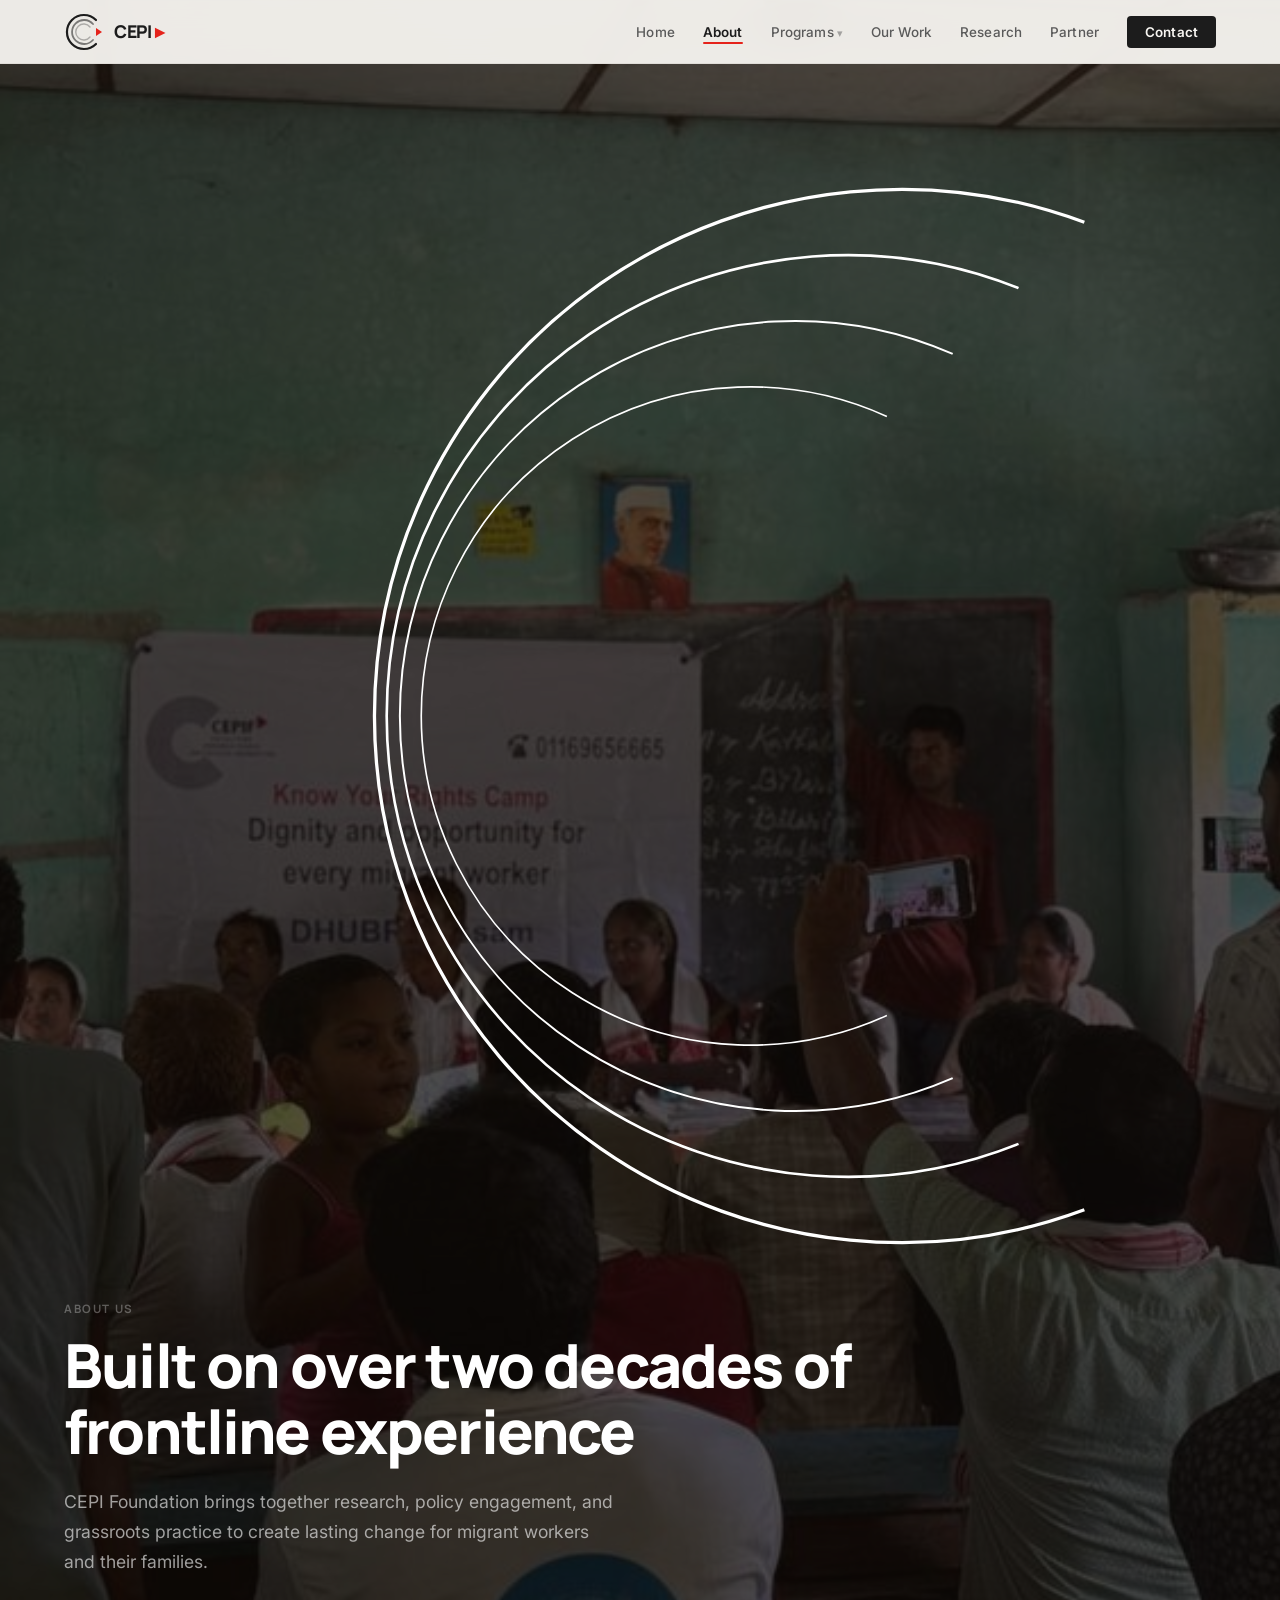
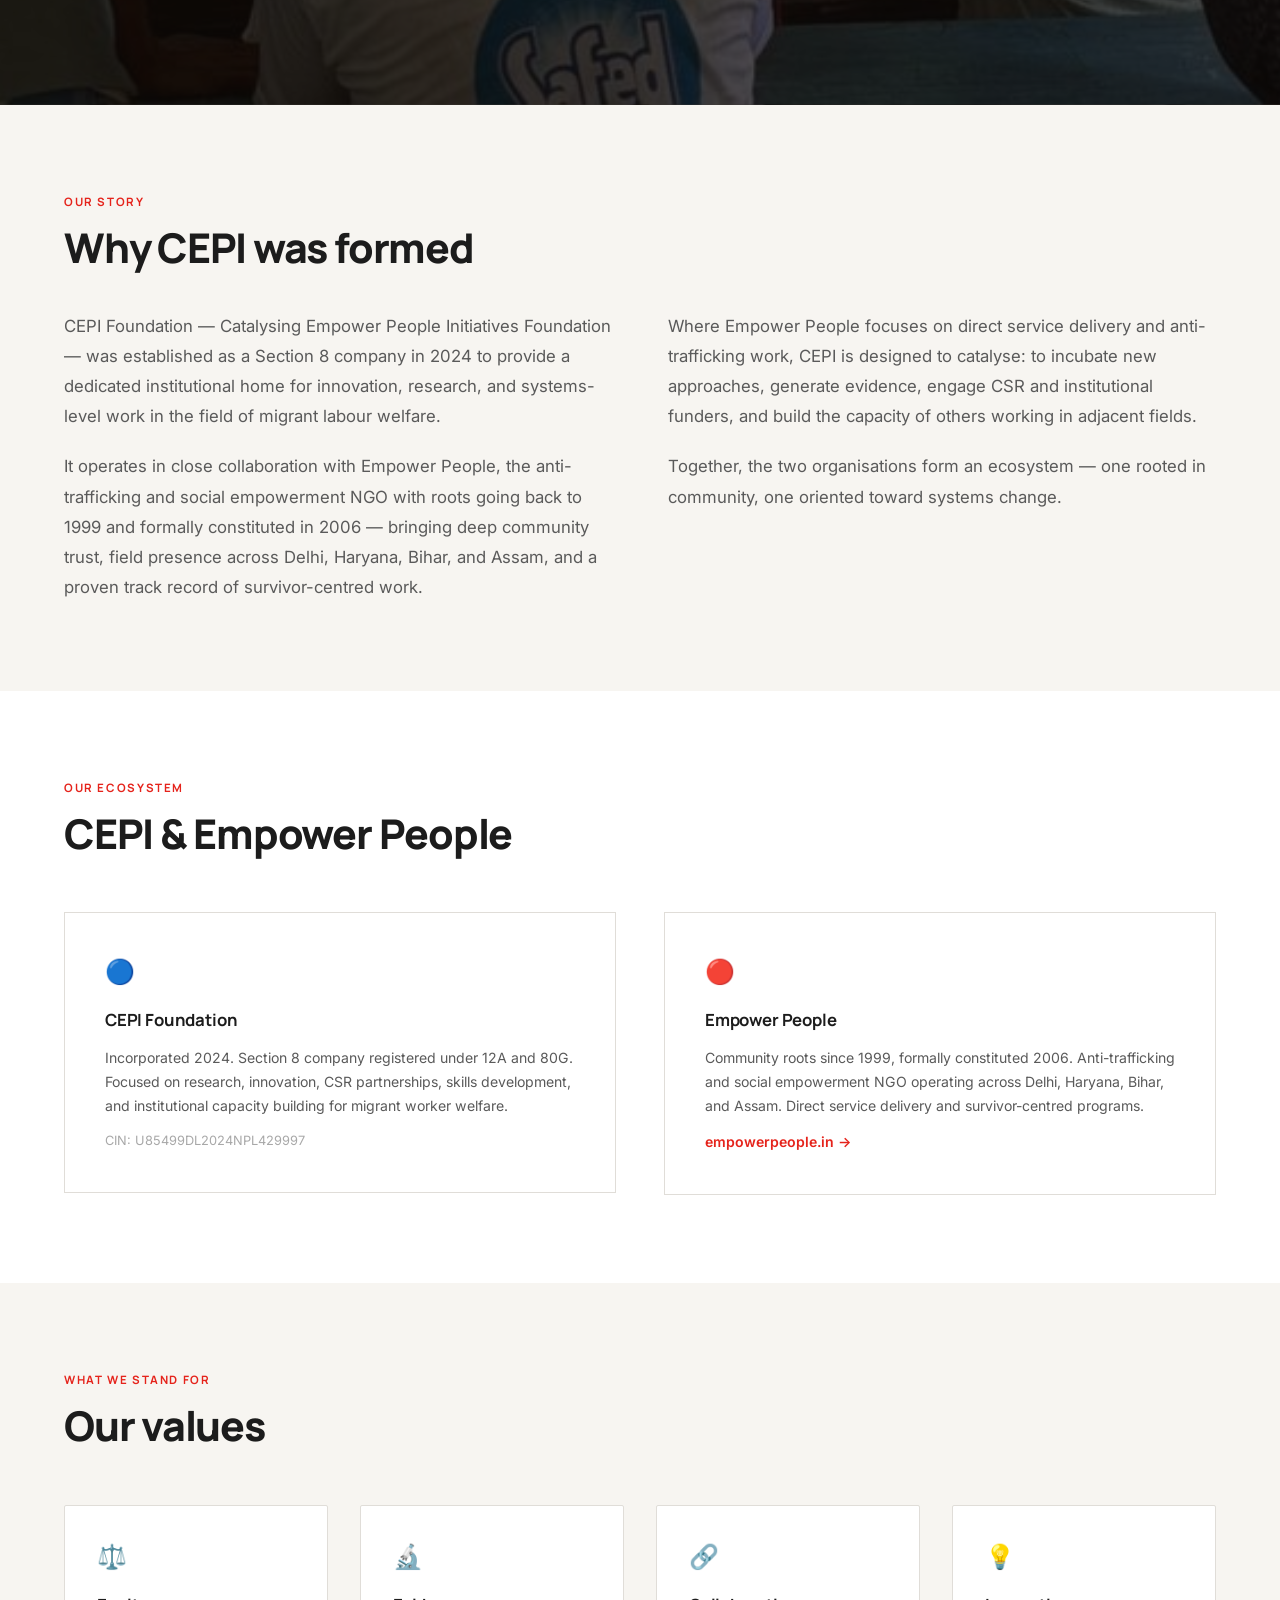
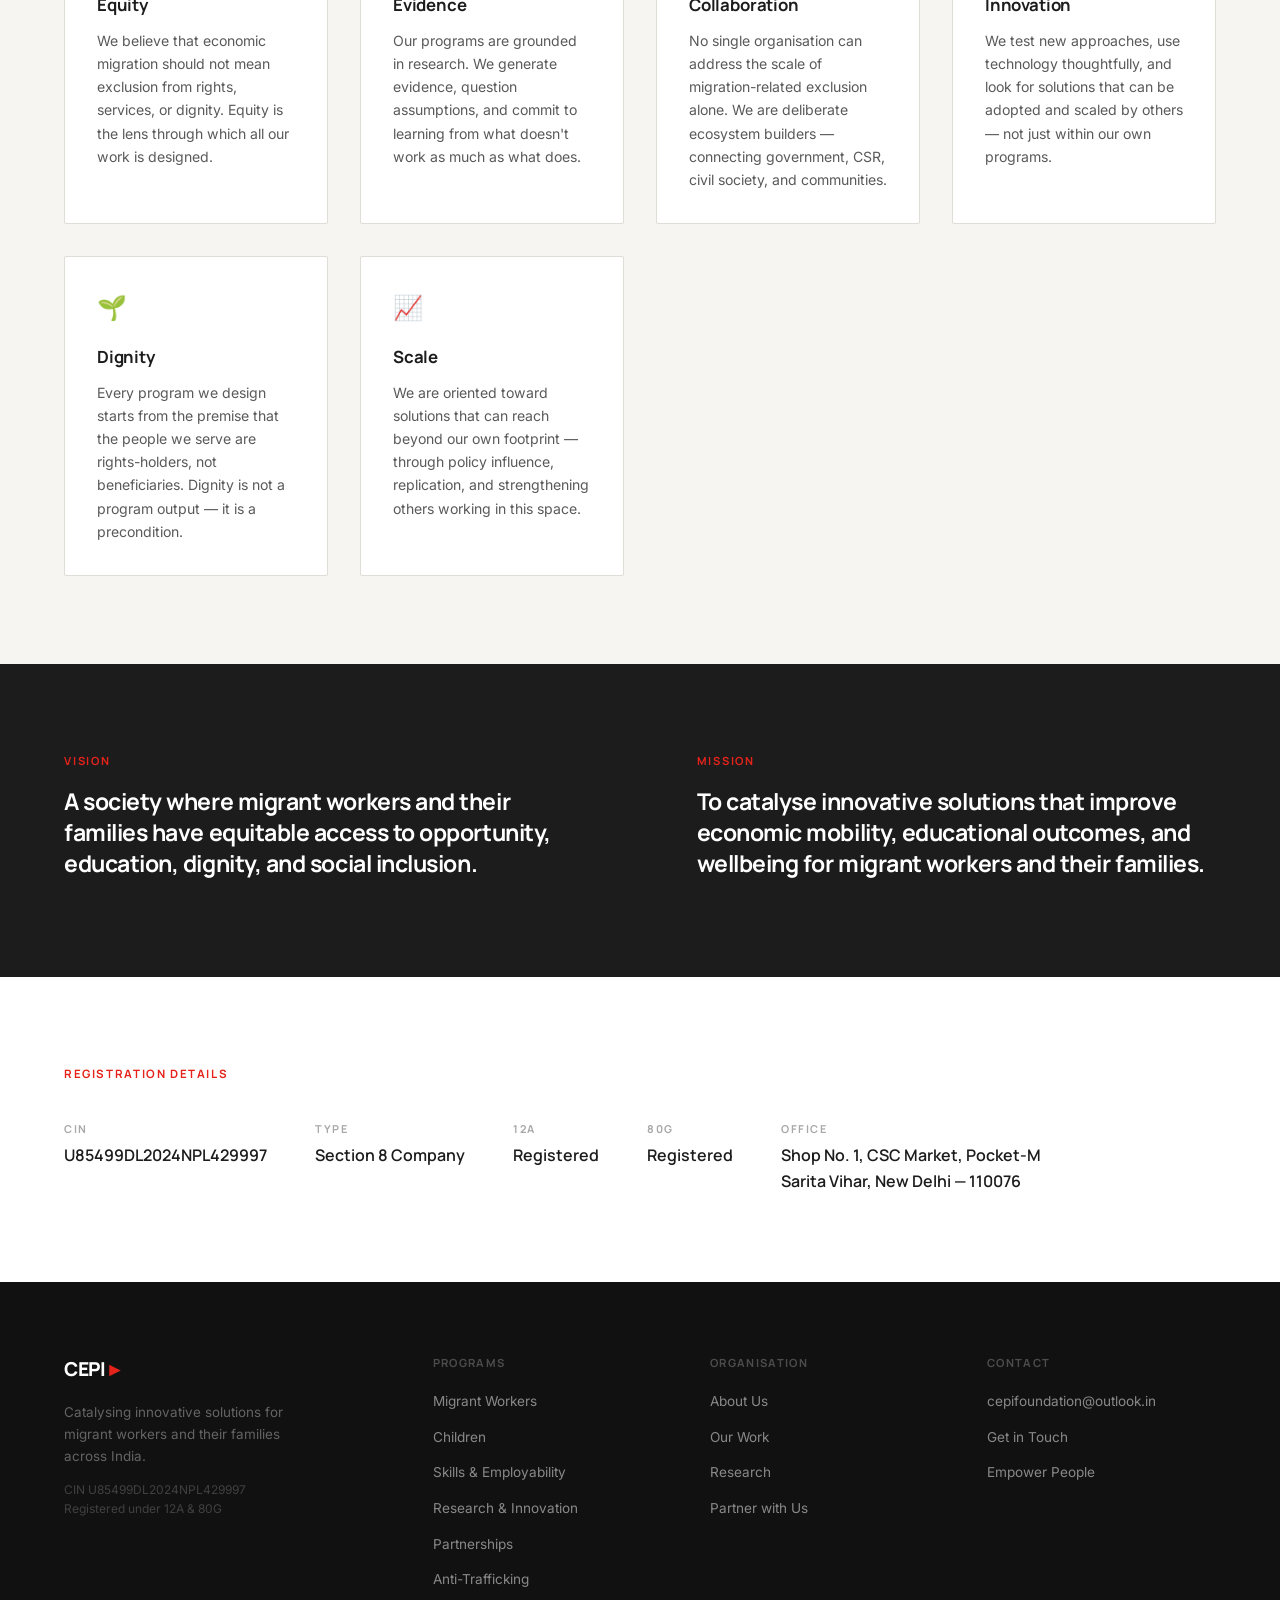
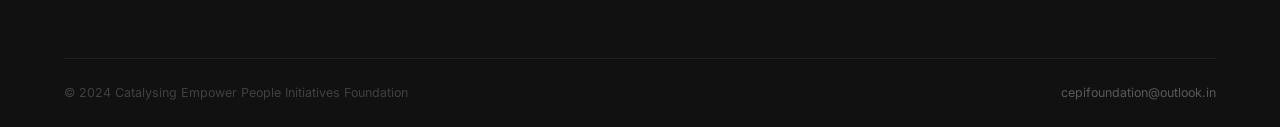
==== commit 96af0c8b: "Add files via upload" ====
--- a/about.html
+++ b/about.html
@@ -25,7 +25,7 @@
 <body>
 
 <!-- HERO -->
-<div class="photo-page-hero" style="background-image:url('img/about.jpg')">
+<div class="photo-page-hero" style="background-image:url('about.jpg')">
   <div class="arc-bg" aria-hidden="true">
     <svg viewBox="0 0 700 700" fill="none"><path d="M620 50 A320 320 0 1 0 620 650" stroke="white" stroke-width="2"/><path d="M580 90 A280 280 0 1 0 580 610" stroke="white" stroke-width="1.6"/><path d="M540 130 A240 240 0 1 0 540 570" stroke="white" stroke-width="1.2"/><path d="M500 168 A200 200 0 1 0 500 532" stroke="white" stroke-width="1"/></svg>
   </div>
